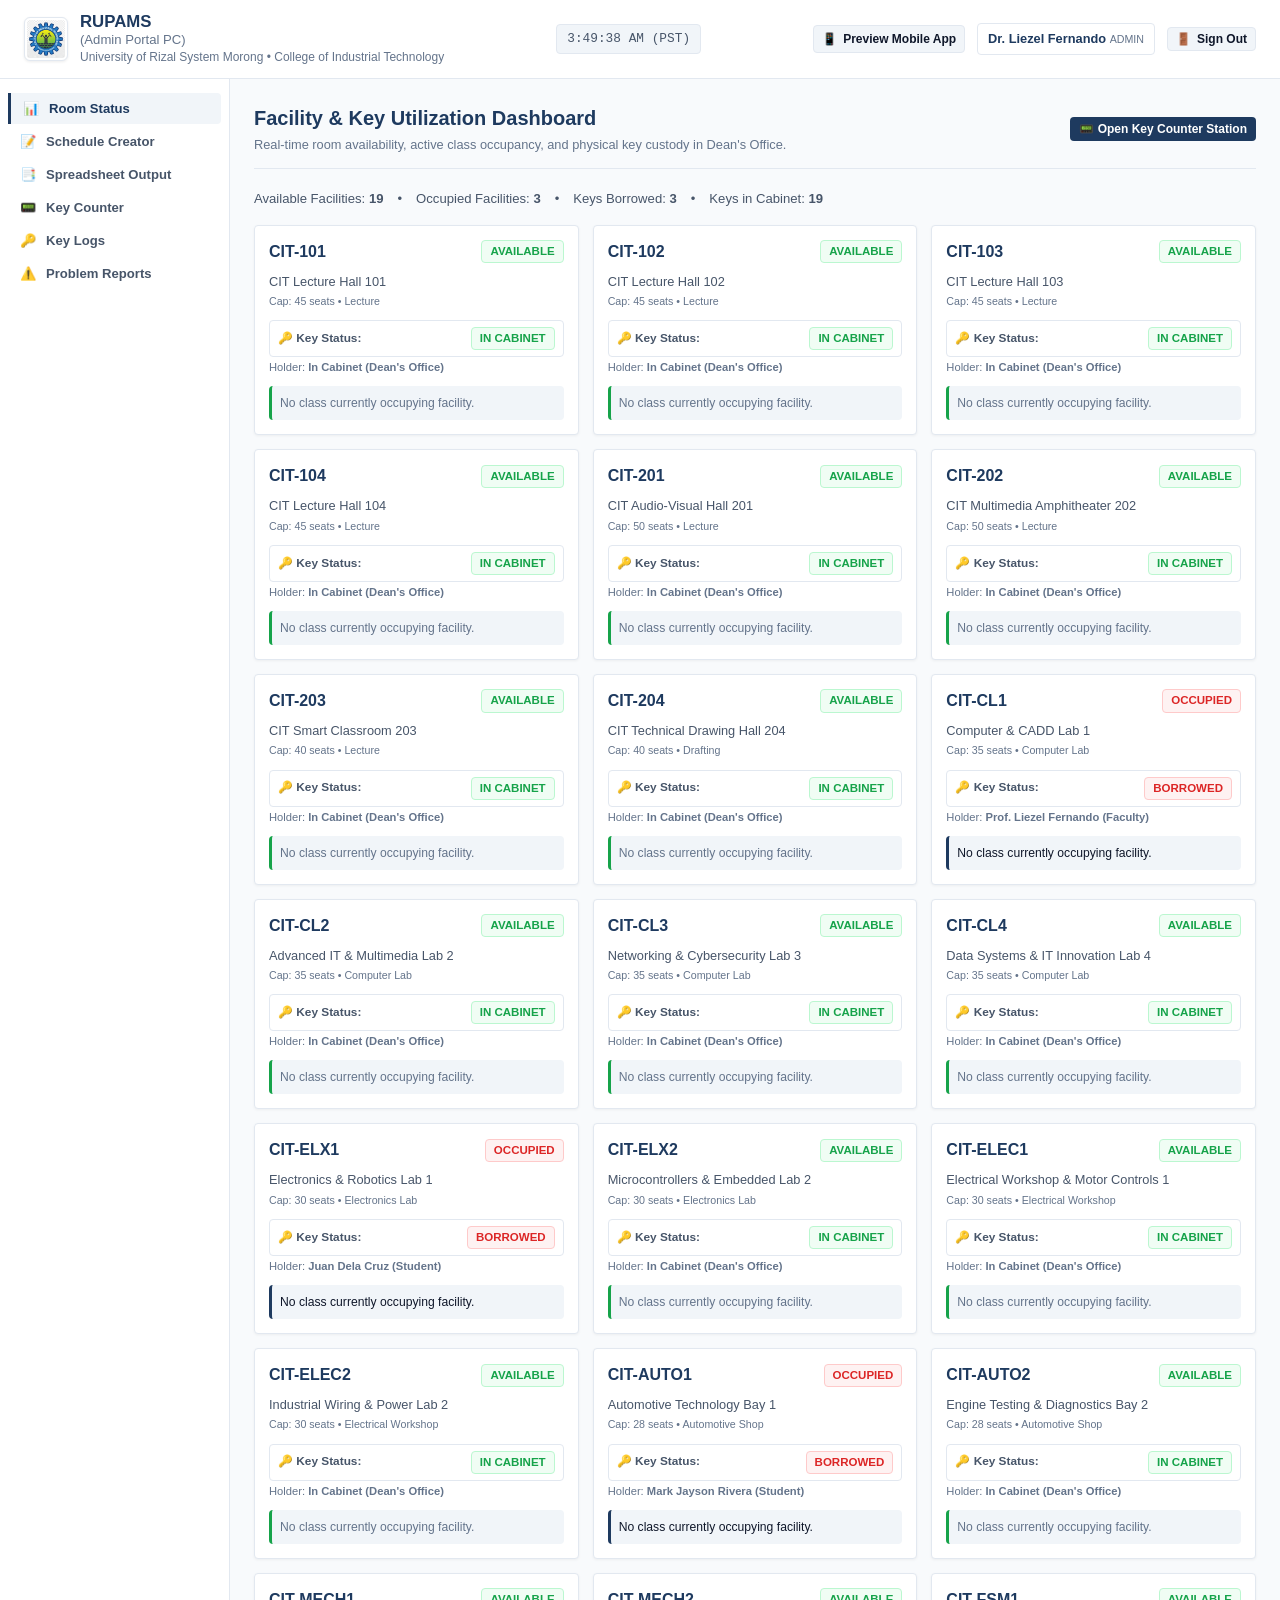
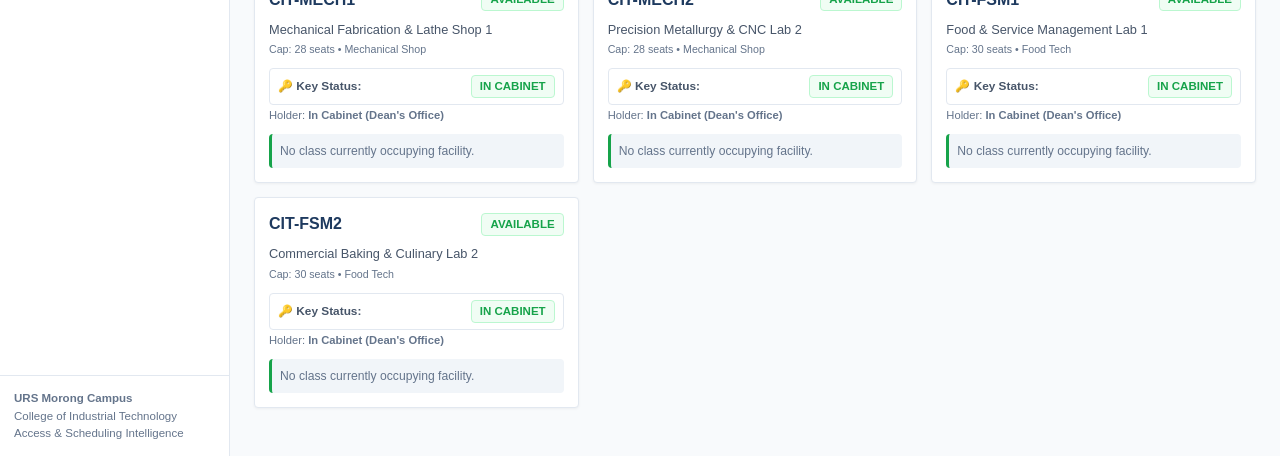
==== admin.html @ 04f171b6 "Add role-based portals and authentication Co-authored-by: Copilot <223556219+Copilot@users.noreply.g" ====
<!DOCTYPE html>
<html lang="en">
<head>
  <meta charset="UTF-8">
  <meta name="viewport" content="width=device-width, initial-scale=1.0">
  <title>RUPAMS - Admin Portal (PC) | URS Morong College of Industrial Technology</title>
  
  <!-- Favicon & Touch Icon -->
  <link rel="icon" type="image/jpeg" href="assets/CITLogo.jpg">
  <link rel="shortcut icon" type="image/jpeg" href="assets/CITLogo.jpg">
  <link rel="apple-touch-icon" href="assets/CITLogo.jpg">

  <!-- Minimalist Light Design Tokens -->
  <link rel="stylesheet" href="css/main.css">
  <link rel="stylesheet" href="css/admin.css">
</head>
<body>

  <!-- ==========================================================================
       TOP GLOBAL HEADER (Admin Web PC)
       ========================================================================== -->
  <header class="global-header">
    <div class="brand-section">
      <img src="assets/CITLogo.jpg" alt="CIT Logo" class="brand-logo-img">
      <div class="brand-info">
        <h1>RUPAMS <span style="font-size: 0.82rem; font-weight: 500; color: var(--c-text-muted);">(Admin Portal PC)</span></h1>
        <span>University of Rizal System Morong • College of Industrial Technology</span>
      </div>
    </div>

    <!-- Live Time (12-Hour Format with AM/PM) -->
    <div class="header-center">
      <span class="header-time-pill" id="liveClockTime">--:--:-- -- (PST)</span>
    </div>

    <!-- Right Controls: Admin Identity & Navigation -->
    <div class="header-right">
      <a href="mobile.html" target="_blank" class="btn btn-secondary btn-sm" title="Preview Student & Faculty Mobile Experience">
        <span>📱</span>
        <span>Preview Mobile App</span>
      </a>

      <div class="user-badge" id="userProfileTrigger" title="Active Admin Persona">
        <div>
          <strong id="headerUserName">Dr. Liezel Fernando</strong>
          <small id="headerUserRole">(ADMIN)</small>
        </div>
      </div>

      <button class="btn btn-secondary btn-sm btn-logout-trigger" onclick="window.appState.logout()" title="Sign out of Admin Portal and return to Landing Page">
        <span>🚪</span>
        <span>Sign Out</span>
      </button>
    </div>
  </header>

  <!-- ==========================================================================
       ACCESS RESTRICTION OVERLAY (Guarantees Admin-Only Access)
       ========================================================================== -->
  <div id="accessRestrictionOverlay" class="access-restriction-screen hidden">
    <div class="restriction-card">
      <div class="restriction-icon">🔒</div>
      <h2>Admin Portal Restricted</h2>
      <p>
        The PC Portal is restricted exclusively to authorized College Administrators, Dean's Office personnel, and Program Heads.
      </p>
      <div>
        <span class="restriction-user-pill">
          Current Account: <strong id="currentRestrictedRole">User</strong>
        </span>
      </div>
      <div class="restriction-actions">
        <a href="mobile.html" class="btn btn-primary">
          <span>📱</span>
          <span>Go to Faculty & Student Mobile Web App</span>
        </a>
        <button class="btn btn-secondary btn-logout-trigger" onclick="window.appState.logout()">
          <span>🚪</span>
          <span>Sign Out / Return to Landing Page</span>
        </button>
        <a href="index.html" class="btn btn-secondary" style="font-size: 0.76rem;">
          Return to Portal Landing Page
        </a>
      </div>
    </div>
  </div>

  <!-- ==========================================================================
       ADMIN WEB PORTAL (WEB PC MAIN LAYOUT)
       ========================================================================== -->
  <main id="adminPortalContainer" class="admin-layout">
    <aside class="admin-sidebar">
      <nav class="sidebar-menu">
        <button class="nav-link active" data-tab="dashboard">
          <span>📊</span>
          <span>Room Status</span>
        </button>

        <button class="nav-link" data-tab="schedules">
          <span>📝</span>
          <span>Schedule Creator</span>
        </button>

        <button class="nav-link" data-tab="spreadsheet">
          <span>📑</span>
          <span>Spreadsheet Output</span>
        </button>

        <button class="nav-link" data-tab="keycounter">
          <span>📟</span>
          <span>Key Counter</span>
        </button>

        <button class="nav-link" data-tab="keylogs">
          <span>🔑</span>
          <span>Key Logs</span>
        </button>

        <button class="nav-link" data-tab="reports">
          <span>⚠️</span>
          <span>Problem Reports</span>
        </button>
      </nav>

      <div class="sidebar-bottom">
        <strong>URS Morong Campus</strong><br>
        College of Industrial Technology<br>
        Access & Scheduling Intelligence
      </div>
    </aside>

    <section class="admin-main" id="adminDynamicContent">
      <!-- Injected dynamically via appUi.renderAdminView() -->
    </section>
  </main>

  <!-- ==========================================================================
       MODAL: FULL PHOTO INSPECTION & DETAILS
       ========================================================================== -->
  <div class="modal-overlay" id="genericDetailModal">
    <div class="modal-dialog">
      <div class="modal-header">
        <h3 id="genericModalTitle">Report Details</h3>
        <button class="btn-close" onclick="appUi.closeModal('genericDetailModal')">&times;</button>
      </div>
      <div class="modal-body" id="genericModalBody">
        <!-- Dynamically injected -->
      </div>
      <div class="modal-footer">
        <button class="btn btn-secondary btn-sm" onclick="appUi.closeModal('genericDetailModal')">Close</button>
      </div>
    </div>
  </div>

  <!-- ==========================================================================
       MODAL: ADMIN ACCOUNT / PERSONA DETAILS
       ========================================================================== -->
  <div class="modal-overlay" id="userSwitcherModal">
    <div class="modal-dialog" style="max-width: 420px;">
      <div class="modal-header">
        <h3>Admin Profile</h3>
        <button class="btn-close" onclick="appUi.closeModal('userSwitcherModal')">&times;</button>
      </div>
      <div class="modal-body">
        <div style="padding: 12px; border: 1px solid var(--c-border); border-radius: var(--radius-sm); margin-bottom: 12px; background: var(--c-secondary-light);">
          <strong style="color: var(--c-primary); font-size: 0.95rem;">Dr. Liezel Fernando</strong>
          <div style="font-size: 0.78rem; color: var(--c-text-muted);">Role: Administrator (Dean's Office / Program Head)</div>
          <div style="font-size: 0.75rem; color: var(--c-text-muted); margin-top: 4px;">Employee ID: ADM-001 • CIT Morong</div>
        </div>
        <p style="font-size: 0.8rem; color: var(--c-text-muted);">
          To switch to a Faculty or Student account, please sign out and sign in through the Mobile Web App.
        </p>
      </div>
      <div class="modal-footer" style="display: flex; justify-content: space-between;">
        <button class="btn btn-danger btn-sm btn-logout-trigger" onclick="window.appState.logout()">Sign Out</button>
        <button class="btn btn-secondary btn-sm" onclick="appUi.closeModal('userSwitcherModal')">Close</button>
      </div>
    </div>
  </div>

  <!-- Toast Notification Container -->
  <div id="toastContainer"></div>

  <!-- Scripts -->
  <script src="js/audio.js"></script>
  <script src="js/mockData.js"></script>
  <script src="js/state.js"></script>
  <script src="js/scheduler.js"></script>
  <script src="js/keyManagement.js"></script>
  <script src="js/qrNfcSim.js"></script>
  <script src="js/app.js"></script>
</body>
</html>
---- css/main.css ----
/* ==========================================================================
   RUPAMS - Minimalist Light Base Styles
   Main 3 Colors Focus:
   1. Slate Off-White (Base: #f8fafc / #ffffff / #e2e8f0)
   2. Deep Slate Navy (Primary: #1e3a5f)
   3. Muted Slate (Secondary: #475569 / #64748b)
   Functional: Red (#dc2626) & Green (#16a34a) for status only
   ========================================================================== */

:root {
  /* 3 Main Colors */
  --c-bg: #f8fafc;
  --c-surface: #ffffff;
  --c-border: #e2e8f0;
  --c-primary: #1e3a5f;
  --c-primary-hover: #152942;
  --c-secondary: #475569;
  --c-secondary-light: #f1f5f9;
  --c-text-main: #0f172a;
  --c-text-muted: #64748b;

  /* Functional Status Colors (Used only when necessary) */
  --c-green: #16a34a;
  --c-green-bg: #f0fdf4;
  --c-red: #dc2626;
  --c-red-bg: #fef2f2;
  --c-amber: #d97706;
  --c-amber-bg: #fffbeb;

  --radius-sm: 4px;
  --radius-md: 6px;
  --radius-lg: 8px;
  --shadow-subtle: 0 1px 3px rgba(0, 0, 0, 0.05);
}

* {
  box-sizing: border-box;
  margin: 0;
  padding: 0;
}

body {
  font-family: -apple-system, BlinkMacSystemFont, "Segoe UI", Roboto, "Helvetica Neue", Arial, sans-serif;
  background-color: var(--c-bg);
  color: var(--c-text-main);
  line-height: 1.5;
  min-height: 100vh;
  display: flex;
  flex-direction: column;
}

/* ==========================================================================
   Top Header (Clean & Minimalist Light)
   ========================================================================== */
.global-header {
  background: var(--c-surface);
  border-bottom: 1px solid var(--c-border);
  padding: 12px 24px;
  display: flex;
  align-items: center;
  justify-content: space-between;
  position: sticky;
  top: 0;
  z-index: 100;
}

.brand-section {
  display: flex;
  align-items: center;
  gap: 12px;
}

.brand-badge {
  background: var(--c-primary);
  color: #ffffff;
  font-weight: 700;
  font-size: 0.82rem;
  padding: 5px 8px;
  border-radius: var(--radius-sm);
  letter-spacing: 0.5px;
}

.brand-info h1 {
  font-size: 1.05rem;
  font-weight: 700;
  color: var(--c-primary);
  line-height: 1.2;
}

.brand-info span {
  font-size: 0.75rem;
  color: var(--c-text-muted);
  display: block;
}

.header-center {
  display: flex;
  align-items: center;
  gap: 12px;
}

.header-time-pill {
  font-family: monospace;
  font-size: 0.8rem;
  color: var(--c-secondary);
  background: var(--c-secondary-light);
  padding: 4px 10px;
  border-radius: var(--radius-sm);
  border: 1px solid var(--c-border);
}

.header-right {
  display: flex;
  align-items: center;
  gap: 12px;
}

/* Mode Switcher Pill */
.mode-toggle {
  display: flex;
  background: var(--c-secondary-light);
  border: 1px solid var(--c-border);
  border-radius: var(--radius-sm);
  padding: 2px;
}

.mode-toggle button {
  border: none;
  background: transparent;
  color: var(--c-text-muted);
  font-size: 0.78rem;
  font-weight: 600;
  padding: 5px 12px;
  border-radius: 3px;
  cursor: pointer;
  transition: all 0.15s ease;
}

.mode-toggle button.active {
  background: var(--c-surface);
  color: var(--c-primary);
  box-shadow: var(--shadow-subtle);
  border: 1px solid var(--c-border);
}

/* User Switcher Dropdown */
.user-badge {
  display: flex;
  align-items: center;
  gap: 8px;
  padding: 5px 10px;
  border: 1px solid var(--c-border);
  border-radius: var(--radius-sm);
  background: var(--c-surface);
  cursor: pointer;
  font-size: 0.8rem;
}

.user-badge strong {
  color: var(--c-primary);
}

.user-badge small {
  color: var(--c-text-muted);
}

/* ==========================================================================
   Buttons & Core Controls
   ========================================================================== */
.btn {
  display: inline-flex;
  align-items: center;
  justify-content: center;
  gap: 6px;
  padding: 7px 14px;
  font-size: 0.82rem;
  font-weight: 600;
  border-radius: var(--radius-sm);
  cursor: pointer;
  border: 1px solid transparent;
  transition: all 0.15s ease;
  text-decoration: none;
}

.btn-primary {
  background: var(--c-primary);
  color: #ffffff;
}
.btn-primary:hover {
  background: var(--c-primary-hover);
}

.btn-secondary {
  background: var(--c-secondary-light);
  color: var(--c-text-main);
  border-color: var(--c-border);
}
.btn-secondary:hover {
  background: #e2e8f0;
}

.btn-outline {
  background: transparent;
  color: var(--c-secondary);
  border-color: var(--c-border);
}
.btn-outline:hover {
  background: var(--c-secondary-light);
  color: var(--c-primary);
}

.btn-danger {
  background: var(--c-red);
  color: #ffffff;
}

.btn-sm {
  padding: 4px 8px;
  font-size: 0.75rem;
}

/* Status Indicators */
.badge-status {
  display: inline-flex;
  align-items: center;
  gap: 5px;
  font-size: 0.72rem;
  font-weight: 600;
  padding: 2px 8px;
  border-radius: 4px;
  text-transform: uppercase;
}

.badge-status.available {
  background: var(--c-green-bg);
  color: var(--c-green);
  border: 1px solid #bbf7d0;
}

.badge-status.occupied {
  background: var(--c-red-bg);
  color: var(--c-red);
  border: 1px solid #fecaca;
}

.badge-status.pending {
  background: var(--c-amber-bg);
  color: var(--c-amber);
  border: 1px solid #fed7aa;
}

/* Form inputs */
.form-group {
  margin-bottom: 14px;
}

.form-label {
  display: block;
  font-size: 0.78rem;
  font-weight: 600;
  color: var(--c-secondary);
  margin-bottom: 4px;
}

.form-control {
  width: 100%;
  padding: 8px 10px;
  font-size: 0.85rem;
  border: 1px solid var(--c-border);
  border-radius: var(--radius-sm);
  background: var(--c-surface);
  color: var(--c-text-main);
  outline: none;
}

.form-control:focus {
  border-color: var(--c-primary);
}

/* ==========================================================================
   Modals
   ========================================================================== */
.modal-overlay {
  display: none;
  position: fixed;
  inset: 0;
  background: rgba(15, 23, 42, 0.4);
  z-index: 1000;
  align-items: center;
  justify-content: center;
  padding: 16px;
}

.modal-overlay.active {
  display: flex;
}

.modal-dialog {
  background: var(--c-surface);
  border-radius: var(--radius-md);
  border: 1px solid var(--c-border);
  width: 100%;
  max-width: 520px;
  box-shadow: 0 10px 25px rgba(0, 0, 0, 0.08);
  overflow: hidden;
  max-height: 90vh;
  display: flex;
  flex-direction: column;
}

.modal-header {
  padding: 14px 18px;
  border-bottom: 1px solid var(--c-border);
  display: flex;
  align-items: center;
  justify-content: space-between;
}

.modal-header h3 {
  font-size: 0.98rem;
  color: var(--c-primary);
  font-weight: 700;
}

.modal-body {
  padding: 18px;
  overflow-y: auto;
}

.modal-footer {
  padding: 12px 18px;
  border-top: 1px solid var(--c-border);
  display: flex;
  align-items: center;
  justify-content: flex-end;
  gap: 8px;
  background: var(--c-bg);
}

.btn-close {
  background: transparent;
  border: none;
  font-size: 1.25rem;
  color: var(--c-text-muted);
  cursor: pointer;
}

/* Toast */
#toastContainer {
  position: fixed;
  bottom: 20px;
  right: 20px;
  z-index: 2000;
  display: flex;
  flex-direction: column;
  gap: 8px;
}

.toast {
  background: var(--c-surface);
  border: 1px solid var(--c-border);
  box-shadow: 0 4px 12px rgba(0, 0, 0, 0.08);
  border-left: 4px solid var(--c-primary);
  padding: 10px 14px;
  font-size: 0.82rem;
  border-radius: var(--radius-sm);
  max-width: 380px;
}
.toast.toast-success { border-left-color: var(--c-green); }
.toast.toast-error { border-left-color: var(--c-red); }

.hidden { display: none !important; }


/* Brand Logo Image Support */
.brand-logo-img {
  height: 40px;
  width: 40px;
  object-fit: contain;
  border-radius: var(--radius-sm);
  background: var(--c-surface);
  border: 1px solid var(--c-border);
}

.mobile-brand-logo-img {
  height: 28px;
  width: 28px;
  object-fit: contain;
  border-radius: 4px;
  background: var(--c-surface);
  border: 1px solid var(--c-border);
}

/* Access Restriction Overlay (For Role Separation) */
.access-restriction-screen {
  position: fixed;
  top: 0;
  left: 0;
  right: 0;
  bottom: 0;
  background: rgba(15, 23, 42, 0.88);
  backdrop-filter: blur(8px);
  z-index: 9999;
  display: flex;
  align-items: center;
  justify-content: center;
  padding: 20px;
}

.restriction-card {
  background: #ffffff;
  border-radius: var(--radius-lg);
  max-width: 480px;
  width: 100%;
  padding: 32px 28px;
  text-align: center;
  box-shadow: 0 20px 40px rgba(0, 0, 0, 0.3);
  border: 1px solid var(--c-border);
}

.restriction-icon {
  font-size: 3rem;
  margin-bottom: 12px;
}

.restriction-card h2 {
  font-size: 1.3rem;
  font-weight: 800;
  color: var(--c-primary);
  margin-bottom: 10px;
}

.restriction-card p {
  font-size: 0.86rem;
  color: var(--c-secondary);
  line-height: 1.5;
  margin-bottom: 12px;
}

.restriction-user-pill {
  display: inline-block;
  background: var(--c-secondary-light);
  border: 1px solid var(--c-border);
  padding: 6px 14px;
  border-radius: 20px;
  font-size: 0.8rem;
  color: var(--c-primary);
  font-weight: 700;
  margin-bottom: 24px;
}

.restriction-actions {
  display: flex;
  flex-direction: column;
  gap: 10px;
}


/* Enhanced CIT Logo Styling */
.brand-logo-img {
  height: 44px !important;
  width: 44px !important;
  min-width: 44px !important;
  object-fit: contain !important;
  border-radius: 6px !important;
  background: #ffffff !important;
  padding: 2px !important;
  border: 1px solid var(--c-border) !important;
  box-shadow: 0 1px 3px rgba(0, 0, 0, 0.08) !important;
  display: block !important;
}

.mobile-brand-logo-img {
  height: 34px !important;
  width: 34px !important;
  min-width: 34px !important;
  object-fit: contain !important;
  border-radius: 6px !important;
  background: #ffffff !important;
  padding: 2px !important;
  border: 1px solid var(--c-border) !important;
  box-shadow: 0 1px 2px rgba(0, 0, 0, 0.06) !important;
  display: block !important;
}
---- css/admin.css ----
/* ==========================================================================
   RUPAMS - Admin Web Portal Styles (Minimalist Light Edition)
   ========================================================================== */

.admin-layout {
  display: flex;
  flex: 1;
  min-height: calc(100vh - 58px);
}

/* Sidebar */
.admin-sidebar {
  width: 230px;
  background: var(--c-surface);
  border-right: 1px solid var(--c-border);
  display: flex;
  flex-direction: column;
}

.sidebar-menu {
  padding: 14px 8px;
  display: flex;
  flex-direction: column;
  gap: 2px;
}

.nav-link {
  display: flex;
  align-items: center;
  gap: 10px;
  padding: 8px 12px;
  border-radius: var(--radius-sm);
  color: var(--c-secondary);
  font-size: 0.82rem;
  font-weight: 600;
  border: none;
  background: transparent;
  cursor: pointer;
  text-align: left;
  width: 100%;
  transition: all 0.15s ease;
}

.nav-link:hover {
  background: var(--c-secondary-light);
  color: var(--c-primary);
}

.nav-link.active {
  background: var(--c-secondary-light);
  color: var(--c-primary);
  border-left: 3px solid var(--c-primary);
  border-radius: 0 var(--radius-sm) var(--radius-sm) 0;
}

.sidebar-bottom {
  margin-top: auto;
  padding: 14px;
  border-top: 1px solid var(--c-border);
  font-size: 0.72rem;
  color: var(--c-text-muted);
}

/* Main Content Area */
.admin-main {
  flex: 1;
  padding: 24px;
  background: var(--c-bg);
  overflow-y: auto;
}

.content-title-bar {
  display: flex;
  align-items: center;
  justify-content: space-between;
  margin-bottom: 20px;
  border-bottom: 1px solid var(--c-border);
  padding-bottom: 14px;
}

.content-title-bar h2 {
  font-size: 1.25rem;
  color: var(--c-primary);
  font-weight: 700;
}

.content-title-bar p {
  font-size: 0.8rem;
  color: var(--c-text-muted);
  margin-top: 2px;
}

/* Room Dashboard Cards */
.room-status-grid {
  display: grid;
  grid-template-columns: repeat(auto-fill, minmax(260px, 1fr));
  gap: 14px;
  margin-bottom: 24px;
}

.room-status-card {
  background: var(--c-surface);
  border: 1px solid var(--c-border);
  border-radius: var(--radius-sm);
  padding: 14px;
  box-shadow: var(--shadow-subtle);
}

.room-card-head {
  display: flex;
  align-items: center;
  justify-content: space-between;
  margin-bottom: 8px;
}

.room-card-code {
  font-size: 1rem;
  font-weight: 700;
  color: var(--c-primary);
}

.room-card-body {
  font-size: 0.8rem;
  color: var(--c-secondary);
}

.room-occupancy-info {
  margin-top: 10px;
  padding: 8px;
  background: var(--c-secondary-light);
  border-radius: var(--radius-sm);
  border-left: 3px solid var(--c-primary);
  font-size: 0.76rem;
}

.room-occupancy-info.vacant {
  border-left-color: var(--c-green);
  color: var(--c-text-muted);
}

/* Schedule Form Container */
.schedule-builder-panel {
  display: grid;
  grid-template-columns: 340px 1fr;
  gap: 20px;
}

@media (max-width: 900px) {
  .schedule-builder-panel {
    grid-template-columns: 1fr;
  }
}

.panel-card {
  background: var(--c-surface);
  border: 1px solid var(--c-border);
  border-radius: var(--radius-sm);
  padding: 18px;
  box-shadow: var(--shadow-subtle);
}

.panel-card-header {
  font-size: 0.92rem;
  font-weight: 700;
  color: var(--c-primary);
  margin-bottom: 14px;
  border-bottom: 1px solid var(--c-border);
  padding-bottom: 8px;
}

/* Constraint Warning / Pass Banner */
.constraint-alert {
  padding: 10px 12px;
  border-radius: var(--radius-sm);
  font-size: 0.78rem;
  margin-top: 10px;
  line-height: 1.4;
}

.constraint-alert.danger {
  background: var(--c-red-bg);
  border: 1px solid #fecaca;
  color: var(--c-red);
}

.constraint-alert.success {
  background: var(--c-green-bg);
  border: 1px solid #bbf7d0;
  color: var(--c-green);
}

.constraint-alert.info {
  background: var(--c-secondary-light);
  border: 1px solid var(--c-border);
  color: var(--c-secondary);
}

/* Tables */
.table-wrapper {
  background: var(--c-surface);
  border: 1px solid var(--c-border);
  border-radius: var(--radius-sm);
  overflow-x: auto;
  box-shadow: var(--shadow-subtle);
}

.clean-table {
  width: 100%;
  border-collapse: collapse;
  font-size: 0.8rem;
  text-align: left;
}

.clean-table th {
  background: var(--c-secondary-light);
  color: var(--c-secondary);
  font-weight: 600;
  padding: 10px 12px;
  border-bottom: 1px solid var(--c-border);
}

.clean-table td {
  padding: 10px 12px;
  border-bottom: 1px solid var(--c-border);
  color: var(--c-text-main);
}

.clean-table tr:last-child td {
  border-bottom: none;
}

/* Problem Report Photo Preview */
.report-photo-thumb {
  width: 50px;
  height: 50px;
  object-fit: cover;
  border-radius: var(--radius-sm);
  border: 1px solid var(--c-border);
  cursor: pointer;
}

/* Automated Spreadsheet Output View */
.spreadsheet-container {
  background: #ffffff;
  border: 1px solid var(--c-border);
  border-radius: var(--radius-sm);
  padding: 20px;
  box-shadow: var(--shadow-subtle);
}

.spreadsheet-header-block {
  text-align: center;
  margin-bottom: 16px;
  border-bottom: 2px solid var(--c-primary);
  padding-bottom: 12px;
}

.spreadsheet-header-block h3 {
  font-size: 1.05rem;
  color: var(--c-primary);
}

.spreadsheet-header-block p {
  font-size: 0.78rem;
  color: var(--c-text-muted);
}

/* Spreadsheet Year & Section Selector & Publication Toolbar */
.spreadsheet-toolbar {
  display: flex;
  justify-content: space-between;
  align-items: center;
  flex-wrap: wrap;
  gap: 12px;
  background: var(--c-secondary-light);
  border: 1px solid var(--c-border);
  border-radius: var(--radius-sm);
  padding: 12px 14px;
  margin-bottom: 16px;
}

.spreadsheet-selector-group {
  display: flex;
  align-items: center;
  gap: 10px;
  flex: 1;
  min-width: 280px;
}

.spreadsheet-selector-group label {
  font-size: 0.8rem;
  font-weight: 700;
  color: var(--c-primary);
  white-space: nowrap;
}

.spreadsheet-pub-controls {
  display: flex;
  align-items: center;
  gap: 10px;
  flex-wrap: wrap;
}

.pub-status-badge {
  display: inline-flex;
  align-items: center;
  gap: 6px;
  padding: 5px 12px;
  border-radius: var(--radius-sm);
  font-size: 0.74rem;
  font-weight: 600;
}

.pub-status-badge.published {
  background: var(--c-green-bg);
  color: var(--c-green);
  border: 1px solid #bbf7d0;
}

.pub-status-badge.draft {
  background: var(--c-amber-bg);
  color: var(--c-amber);
  border: 1px solid #fde68a;
}

.cohort-info-card {
  display: grid;
  grid-template-columns: repeat(auto-fit, minmax(130px, 1fr));
  gap: 12px;
  background: #ffffff;
  border: 1px solid var(--c-border);
  border-left: 4px solid var(--c-primary);
  border-radius: var(--radius-sm);
  padding: 12px 16px;
  margin-bottom: 16px;
  font-size: 0.82rem;
}

.cohort-stat-item {
  display: flex;
  flex-direction: column;
}

.cohort-stat-label {
  font-size: 0.68rem;
  color: var(--c-text-muted);
  text-transform: uppercase;
  letter-spacing: 0.5px;
}

.cohort-stat-val {
  font-weight: 700;
  color: var(--c-primary);
  font-size: 0.95rem;
}

/* Weekly Timetable Matrix Grid */
.matrix-wrapper {
  overflow-x: auto;
  margin-bottom: 20px;
  border: 1px solid var(--c-border);
  border-radius: var(--radius-sm);
  background: #ffffff;
}

.matrix-table {
  width: 100%;
  border-collapse: collapse;
  font-size: 0.76rem;
  text-align: center;
  min-width: 720px;
}

.matrix-table th {
  background: var(--c-primary);
  color: #ffffff;
  padding: 8px 10px;
  font-weight: 600;
  border: 1px solid #2d4f7c;
}

.matrix-table td {
  border: 1px solid var(--c-border);
  padding: 6px 8px;
  vertical-align: top;
  height: 68px;
  width: 16%;
}

.matrix-time-col {
  background: var(--c-secondary-light);
  font-weight: 600;
  color: var(--c-secondary);
  width: 90px !important;
  white-space: nowrap;
}

.matrix-course-cell {
  background: #f0fdf4;
  border: 1px solid #bbf7d0;
  border-left: 3px solid var(--c-primary);
  border-radius: 3px;
  padding: 6px;
  text-align: left;
  min-height: 56px;
  display: flex;
  flex-direction: column;
  justify-content: space-between;
}

.matrix-course-cell strong {
  color: var(--c-primary);
  font-size: 0.78rem;
  display: block;
}

.matrix-course-cell small {
  color: var(--c-text-muted);
  font-size: 0.68rem;
}

.matrix-course-tag {
  display: inline-block;
  background: #ffffff;
  padding: 1px 5px;
  border-radius: 2px;
  border: 1px solid #cbd5e1;
  font-size: 0.65rem;
  color: var(--c-secondary);
  font-weight: 600;
  margin-top: 4px;
}

/* Dean's Office Key Counter Tab */
.key-counter-panel {
  display: grid;
  grid-template-columns: 460px 1fr;
  gap: 20px;
}

@media (max-width: 960px) {
  .key-counter-panel {
    grid-template-columns: 1fr;
  }
}

.key-counter-card {
  background: var(--c-surface);
  border: 1px solid var(--c-border);
  border-radius: var(--radius-sm);
  padding: 18px;
  box-shadow: var(--shadow-subtle);
}

.cabinet-status-grid {
  display: grid;
  grid-template-columns: repeat(auto-fill, minmax(130px, 1fr));
  gap: 10px;
}

.cabinet-slot-card {
  border: 1px solid var(--c-border);
  border-radius: var(--radius-sm);
  padding: 8px 10px;
  background: var(--c-surface);
  font-size: 0.76rem;
}

.cabinet-slot-card.in-cabinet {
  border-left: 3px solid var(--c-green);
}

.cabinet-slot-card.borrowed {
  border-left: 3px solid var(--c-red);
  background: var(--c-secondary-light);
}


/* Year & Section (Replaces Cohort Terminology) */
.year-section-info-card {
  display: grid;
  grid-template-columns: repeat(auto-fit, minmax(130px, 1fr));
  gap: 12px;
  background: #ffffff;
  border: 1px solid var(--c-border);
  border-left: 4px solid var(--c-primary);
  border-radius: var(--radius-sm);
  padding: 12px 16px;
  margin-bottom: 16px;
  font-size: 0.82rem;
}

.year-section-stat-item {
  display: flex;
  flex-direction: column;
}

.year-section-stat-label {
  font-size: 0.68rem;
  color: var(--c-text-muted);
  text-transform: uppercase;
  letter-spacing: 0.5px;
}

.year-section-stat-val {
  font-weight: 700;
  color: var(--c-primary);
  font-size: 0.95rem;
}
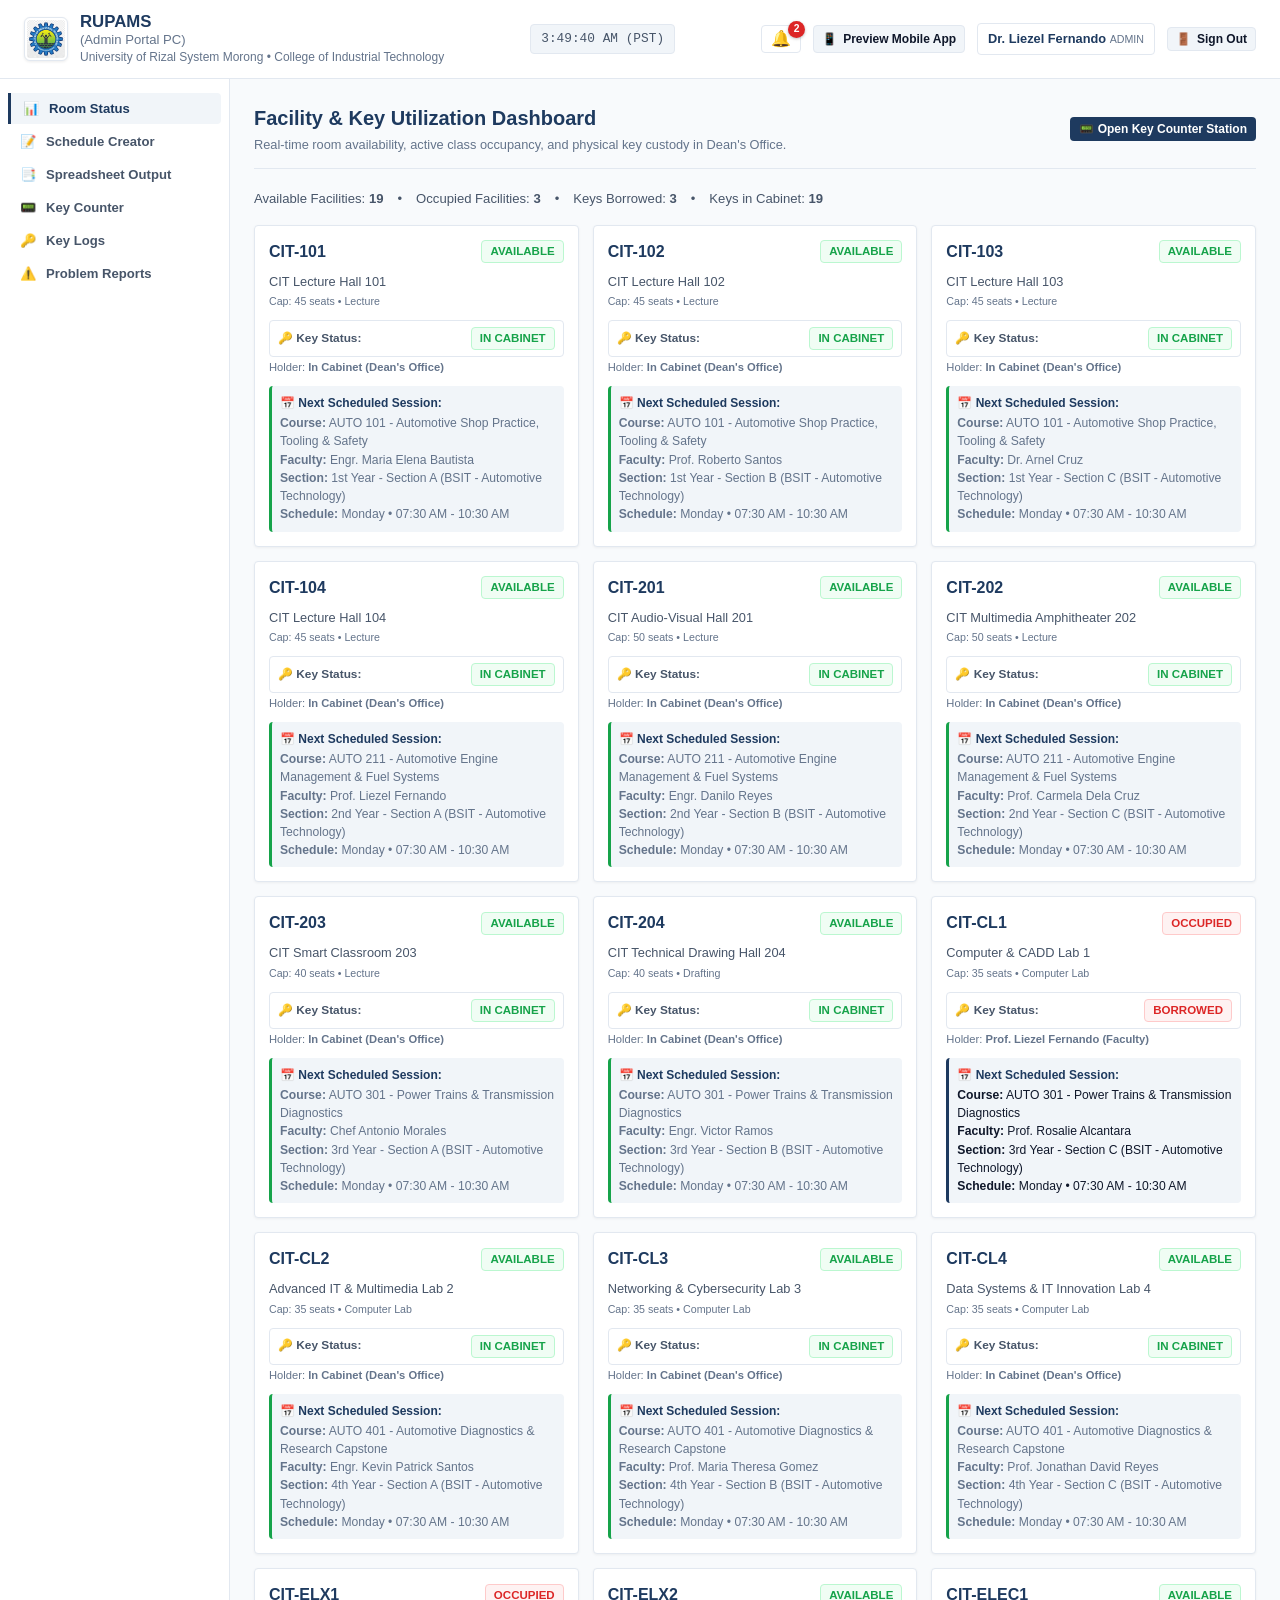
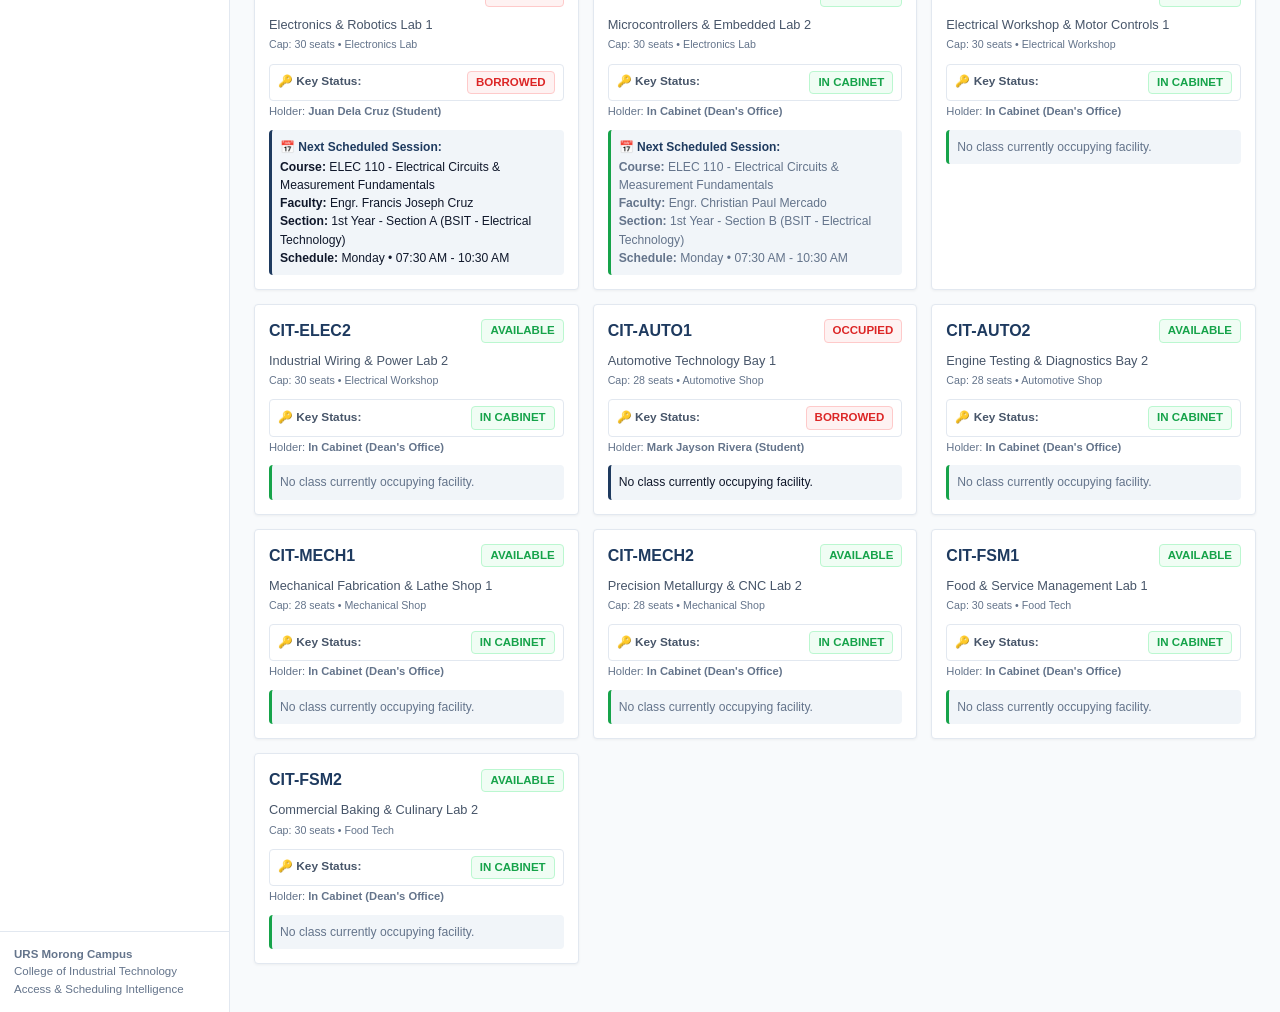
==== commit e71430f5: "Add Constraints and other features" ====
--- a/admin.html
+++ b/admin.html
@@ -35,6 +35,35 @@
 
     <!-- Right Controls: Admin Identity & Navigation -->
     <div class="header-right">
+      <!-- Admin Notifications Bell & Dropdown -->
+      <div class="notif-wrapper" id="adminNotifWrapper">
+        <button class="notif-bell-btn" id="adminNotifBellBtn" title="Alerts & Incident Tickets" onclick="appUi.toggleAdminNotifDropdown(event)">
+          <span class="notif-bell-icon">🔔</span>
+          <span class="notif-badge hidden" id="adminNotifBadge">0</span>
+        </button>
+        
+        <!-- Admin Notification Dropdown Panel -->
+        <div class="notif-dropdown hidden" id="adminNotifDropdown">
+          <div class="notif-dropdown-header">
+            <div>
+              <strong style="font-size: 0.88rem; color: var(--c-primary);">Dean's Office Alerts & Tickets</strong>
+              <div style="font-size: 0.7rem; color: var(--c-text-muted);">Unreturned keys & problem tickets</div>
+            </div>
+            <div style="display: flex; gap: 6px;">
+              <button class="btn btn-xs btn-outline" style="font-size: 0.68rem; padding: 3px 6px;" onclick="appUi.triggerCurfewAudit()" title="Audit keys for 7:00 PM curfew compliance">
+                ⏱️ Test 7PM Alert
+              </button>
+              <button class="btn btn-xs btn-secondary" style="font-size: 0.68rem; padding: 3px 6px;" onclick="appUi.markAllNotifsRead('admin')">
+                Mark Read
+              </button>
+            </div>
+          </div>
+          <div class="notif-dropdown-body" id="adminNotifList">
+            <!-- Dynamically injected -->
+          </div>
+        </div>
+      </div>
+
       <a href="mobile.html" target="_blank" class="btn btn-secondary btn-sm" title="Preview Student & Faculty Mobile Experience">
         <span>📱</span>
         <span>Preview Mobile App</span>
--- a/css/main.css
+++ b/css/main.css
@@ -482,3 +482,190 @@
   box-shadow: 0 1px 2px rgba(0, 0, 0, 0.06) !important;
   display: block !important;
 }
+
+/* ==========================================================================
+   Notification Bell & 7:00 PM Curfew Alert System
+   ========================================================================== */
+.notif-wrapper {
+  position: relative;
+  display: inline-flex;
+  align-items: center;
+}
+
+.notif-bell-btn {
+  background: var(--c-surface);
+  border: 1px solid var(--c-border);
+  color: var(--c-primary);
+  border-radius: var(--radius-sm);
+  padding: 5px 9px;
+  cursor: pointer;
+  display: inline-flex;
+  align-items: center;
+  justify-content: center;
+  position: relative;
+  font-size: 1rem;
+  transition: all 0.15s ease;
+  line-height: 1;
+}
+
+.notif-bell-btn:hover {
+  background: var(--c-secondary-light);
+  border-color: var(--c-secondary);
+}
+
+.notif-bell-btn.mobile-bell-btn {
+  padding: 4px 7px;
+  font-size: 0.9rem;
+}
+
+.notif-badge {
+  position: absolute;
+  top: -5px;
+  right: -5px;
+  background: #dc2626;
+  color: #ffffff;
+  font-size: 0.65rem;
+  font-weight: 700;
+  border-radius: 999px;
+  min-width: 17px;
+  height: 17px;
+  display: inline-flex;
+  align-items: center;
+  justify-content: center;
+  padding: 0 4px;
+  box-shadow: 0 1px 3px rgba(0, 0, 0, 0.25);
+  animation: pulse-badge 2s infinite;
+}
+
+.notif-badge.hidden {
+  display: none !important;
+}
+
+@keyframes pulse-badge {
+  0% { transform: scale(1); }
+  50% { transform: scale(1.12); }
+  100% { transform: scale(1); }
+}
+
+.notif-dropdown {
+  position: absolute;
+  top: calc(100% + 8px);
+  right: 0;
+  width: 390px;
+  max-width: 92vw;
+  background: var(--c-surface);
+  border: 1px solid var(--c-border);
+  border-radius: var(--radius-sm);
+  box-shadow: 0 10px 25px -5px rgba(0, 0, 0, 0.18), 0 8px 10px -6px rgba(0, 0, 0, 0.1);
+  z-index: 1200;
+  display: flex;
+  flex-direction: column;
+  overflow: hidden;
+}
+
+.notif-dropdown.mobile-notif-dropdown {
+  width: 320px;
+  max-width: calc(100vw - 28px);
+  right: -50px;
+}
+
+.notif-dropdown.hidden {
+  display: none !important;
+}
+
+.notif-dropdown-header {
+  padding: 10px 14px;
+  background: var(--c-secondary-light);
+  border-bottom: 1px solid var(--c-border);
+  display: flex;
+  align-items: center;
+  justify-content: space-between;
+  gap: 8px;
+}
+
+.notif-dropdown-body {
+  max-height: 380px;
+  overflow-y: auto;
+  display: flex;
+  flex-direction: column;
+}
+
+.notif-item {
+  padding: 10px 14px;
+  border-bottom: 1px solid var(--c-border);
+  display: flex;
+  gap: 10px;
+  align-items: flex-start;
+  transition: background 0.15s ease;
+  font-size: 0.78rem;
+  background: #ffffff;
+}
+
+.notif-item:hover {
+  background: #f8fafc;
+}
+
+.notif-item.unread {
+  background: #f0f7ff;
+}
+
+.notif-item.urgent {
+  background: #fef2f2;
+  border-left: 3px solid #dc2626;
+}
+
+.notif-item-icon {
+  font-size: 1.15rem;
+  line-height: 1;
+  flex-shrink: 0;
+  margin-top: 2px;
+}
+
+.notif-item-content {
+  flex: 1;
+  min-width: 0;
+}
+
+.notif-item-title {
+  font-weight: 700;
+  color: var(--c-primary);
+  margin-bottom: 2px;
+  display: flex;
+  justify-content: space-between;
+  align-items: baseline;
+  gap: 8px;
+}
+
+.notif-item-time {
+  font-size: 0.68rem;
+  color: var(--c-text-muted);
+  font-weight: normal;
+  white-space: nowrap;
+}
+
+.notif-item-desc {
+  color: var(--c-text);
+  font-size: 0.74rem;
+  line-height: 1.35;
+  margin-bottom: 6px;
+}
+
+.notif-item-action {
+  display: inline-flex;
+  gap: 6px;
+  align-items: center;
+}
+
+.notif-empty {
+  padding: 24px 16px;
+  text-align: center;
+  color: var(--c-text-muted);
+  font-size: 0.78rem;
+}
+
+.form-control.is-invalid {
+  border-color: var(--c-red) !important;
+  background-color: #fffaf0;
+  box-shadow: 0 0 0 2px rgba(220, 38, 38, 0.12);
+}
+
--- a/css/admin.css
+++ b/css/admin.css
@@ -1,4 +1,4 @@
-/* ==========================================================================
+﻿/* ==========================================================================
    RUPAMS - Admin Web Portal Styles (Minimalist Light Edition)
    ========================================================================== */
 
